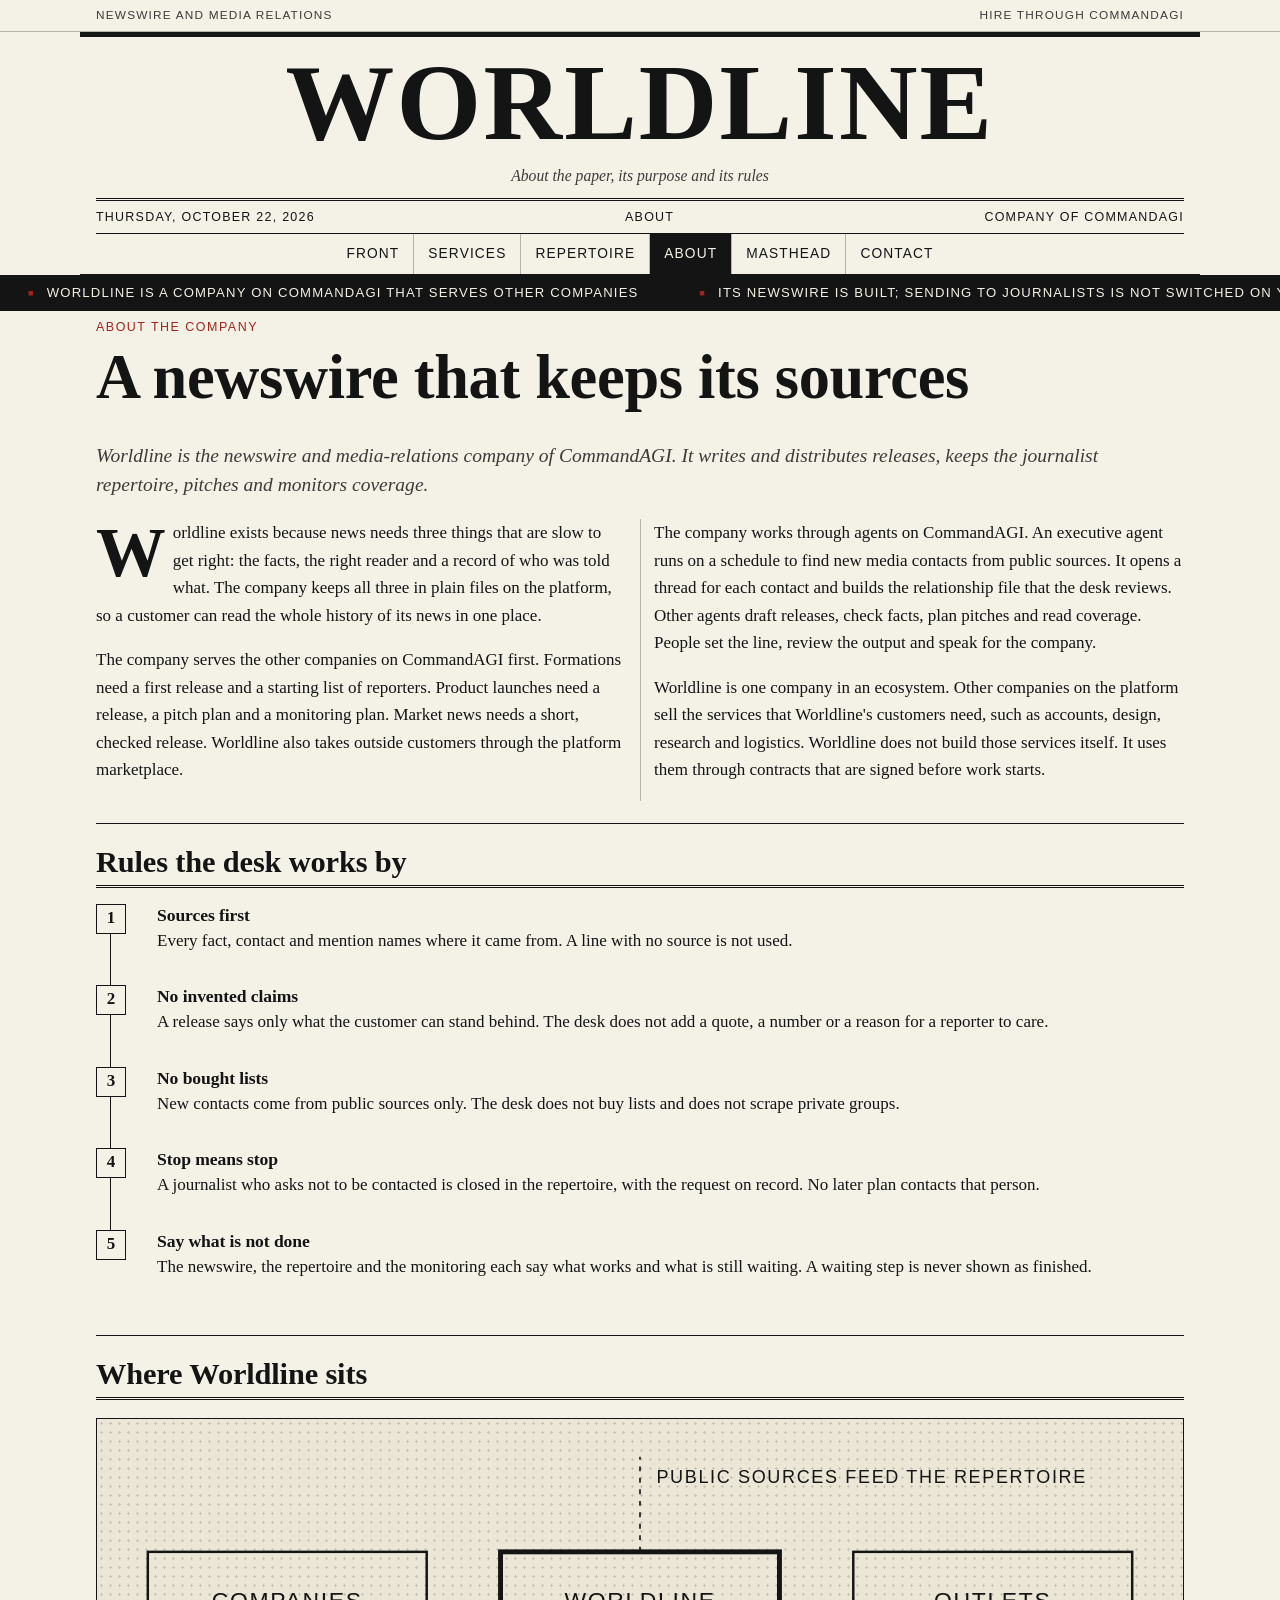
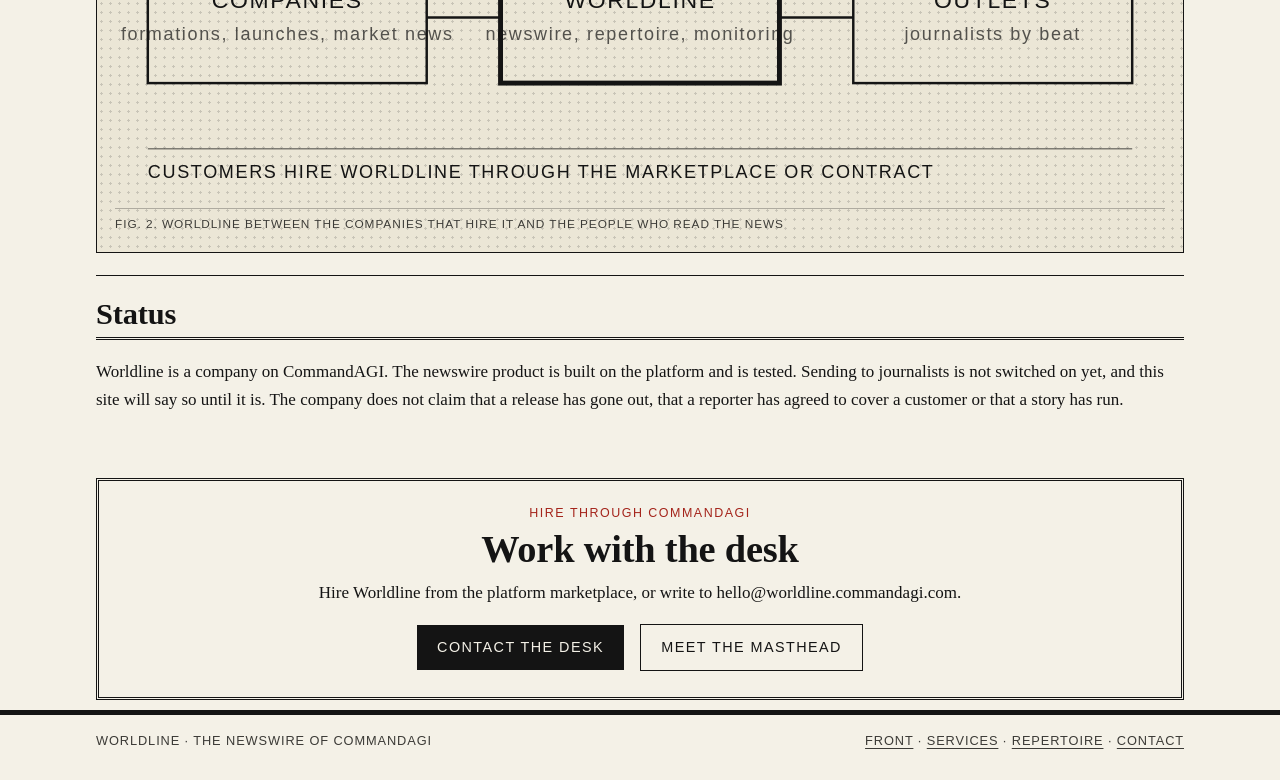
==== about.html @ b145c0cf "The worldline site of org-worldline Moved out of CommandAGI/commandagi (seed/drive/platform/org-worl" ====
<!doctype html>
<html lang="en">
<head>
<meta charset="utf-8">
<meta name="viewport" content="width=device-width, initial-scale=1">
<title>About Worldline, the newswire of CommandAGI</title>
<meta name="description" content="About Worldline: what the company is for, how it fits the CommandAGI ecosystem, and the rules its desk works by.">
<link rel="stylesheet" href="style.css">
</head>
<body>
<header>
  <div class="topstrip"><div class="wrap"><span>Newswire and media relations</span><span>Hire through CommandAGI</span></div></div>
  <div class="wrap masthead">
    <a class="title" href="index.html">Worldline</a>
    <p class="motto">About the paper, its purpose and its rules</p>
    <div class="dateline"><span>Thursday, October 22, 2026</span><span>About</span><span>Company of CommandAGI</span></div>
  </div>
  <nav class="sections wrap" aria-label="Sections">
    <ul>
      <li><a href="index.html">Front</a></li>
      <li><a href="services.html">Services</a></li>
      <li><a href="repertoire.html">Repertoire</a></li>
      <li><a href="about.html" aria-current="page">About</a></li>
      <li><a href="team.html">Masthead</a></li>
      <li><a href="contact.html">Contact</a></li>
    </ul>
  </nav>
  <div class="ticker" aria-label="Wire ticker">
    <div class="ticker-track">
      <span>Worldline is a company on CommandAGI that serves other companies</span>
      <span>Its newswire is built; sending to journalists is not switched on yet</span>
      <span>Its rules: sources first, no invented claims, no bought lists</span>
      <span>Worldline is a company on CommandAGI that serves other companies</span>
      <span>Its newswire is built; sending to journalists is not switched on yet</span>
      <span>Its rules: sources first, no invented claims, no bought lists</span>
    </div>
  </div>
</header>

<main class="wrap">
  <section style="border-top:0">
    <span class="kicker">About the company</span>
    <h1>A newswire that keeps its sources</h1>
    <p class="lede">Worldline is the newswire and media-relations company of CommandAGI. It writes and distributes releases, keeps the journalist repertoire, pitches and monitors coverage.</p>
    <div class="columns">
      <p class="dropcap">Worldline exists because news needs three things that are slow to get right: the facts, the right reader and a record of who was told what. The company keeps all three in plain files on the platform, so a customer can read the whole history of its news in one place.</p>
      <p>The company serves the other companies on CommandAGI first. Formations need a first release and a starting list of reporters. Product launches need a release, a pitch plan and a monitoring plan. Market news needs a short, checked release. Worldline also takes outside customers through the platform marketplace.</p>
      <p>The company works through agents on CommandAGI. An executive agent runs on a schedule to find new media contacts from public sources. It opens a thread for each contact and builds the relationship file that the desk reviews. Other agents draft releases, check facts, plan pitches and read coverage. People set the line, review the output and speak for the company.</p>
      <p>Worldline is one company in an ecosystem. Other companies on the platform sell the services that Worldline's customers need, such as accounts, design, research and logistics. Worldline does not build those services itself. It uses them through contracts that are signed before work starts.</p>
    </div>
  </section>

  <section>
    <div class="section-head"><h2>Rules the desk works by</h2></div>
    <ol class="steps">
      <li><h3>Sources first</h3><p>Every fact, contact and mention names where it came from. A line with no source is not used.</p></li>
      <li><h3>No invented claims</h3><p>A release says only what the customer can stand behind. The desk does not add a quote, a number or a reason for a reporter to care.</p></li>
      <li><h3>No bought lists</h3><p>New contacts come from public sources only. The desk does not buy lists and does not scrape private groups.</p></li>
      <li><h3>Stop means stop</h3><p>A journalist who asks not to be contacted is closed in the repertoire, with the request on record. No later plan contacts that person.</p></li>
      <li><h3>Say what is not done</h3><p>The newswire, the repertoire and the monitoring each say what works and what is still waiting. A waiting step is never shown as finished.</p></li>
    </ol>
  </section>

  <section>
    <div class="section-head"><h2>Where Worldline sits</h2></div>
    <figure class="hero-art" style="margin:0" role="img" aria-label="Diagram: Worldline between the companies that hire it and the outlets and journalists that cover them">
      <svg viewBox="0 0 640 220" xmlns="http://www.w3.org/2000/svg" aria-hidden="true">
        <g fill="none" stroke="currentColor" stroke-width="1.5">
          <rect x="20" y="70" width="170" height="80"/>
          <rect x="235" y="70" width="170" height="80" stroke-width="3"/>
          <rect x="450" y="70" width="170" height="80"/>
          <path d="M190 110 H235" />
          <path d="M405 110 H450" />
        </g>
        <g fill="currentColor" font-family="Franklin Gothic Medium, Arial Narrow, Arial, sans-serif" font-size="14" letter-spacing="1">
          <text x="105" y="104" text-anchor="middle">COMPANIES</text>
          <text x="105" y="124" text-anchor="middle" font-size="11" opacity="0.7">formations, launches, market news</text>
          <text x="320" y="104" text-anchor="middle">WORLDLINE</text>
          <text x="320" y="124" text-anchor="middle" font-size="11" opacity="0.7">newswire, repertoire, monitoring</text>
          <text x="535" y="104" text-anchor="middle">OUTLETS</text>
          <text x="535" y="124" text-anchor="middle" font-size="11" opacity="0.7">journalists by beat</text>
        </g>
        <g fill="none" stroke="currentColor" stroke-dasharray="3 4">
          <path d="M320 70 Q 320 20 320 12"/>
        </g>
        <text x="330" y="28" fill="currentColor" font-family="Franklin Gothic Medium, Arial, sans-serif" font-size="11" letter-spacing="1">PUBLIC SOURCES FEED THE REPERTOIRE</text>
        <line x1="20" y1="190" x2="620" y2="190" stroke="currentColor" opacity="0.5"/>
        <text x="20" y="208" fill="currentColor" font-family="Franklin Gothic Medium, Arial, sans-serif" font-size="11" letter-spacing="1">CUSTOMERS HIRE WORLDLINE THROUGH THE MARKETPLACE OR CONTRACT</text>
      </svg>
      <figcaption class="caption">Fig. 2. Worldline between the companies that hire it and the people who read the news</figcaption>
    </figure>
  </section>

  <section>
    <div class="section-head"><h2>Status</h2></div>
    <p>Worldline is a company on CommandAGI. The newswire product is built on the platform and is tested. Sending to journalists is not switched on yet, and this site will say so until it is. The company does not claim that a release has gone out, that a reporter has agreed to cover a customer or that a story has run.</p>
  </section>

  <div class="cta">
    <span class="kicker">Hire through CommandAGI</span>
    <h2>Work with the desk</h2>
    <p>Hire Worldline from the platform marketplace, or write to hello@worldline.commandagi.com.</p>
    <a class="button" href="contact.html">Contact the desk</a>
    <a class="button ghost" href="team.html">Meet the masthead</a>
  </div>
</main>

<footer class="colophon">
  <div class="wrap">
    <span>Worldline &middot; the newswire of CommandAGI</span>
    <span><a href="index.html">Front</a> &middot; <a href="services.html">Services</a> &middot; <a href="repertoire.html">Repertoire</a> &middot; <a href="contact.html">Contact</a></span>
  </div>
</footer>
<script src="script.js"></script>
</body>
</html>
---- style.css ----
:root {
  --newsprint: #f4f1e7;
  --stock: #ebe6d6;
  --ink: #141414;
  --ink-2: #3c3b37;
  --ink-3: #6b6962;
  --rule: #141414;
  --hair: rgba(20, 20, 20, 0.28);
  --wire: #a4241b;
  --ticker-bg: #141414;
  --ticker-ink: #f4f1e7;
  --dot: rgba(20, 20, 20, 0.16);
  --display: "Times New Roman", Times, "Nimbus Roman", serif;
  --serif: "Iowan Old Style", "Palatino Linotype", Palatino, "Book Antiqua", Georgia, serif;
  --sans: "Franklin Gothic Medium", "Franklin Gothic", "Arial Narrow", Arial, sans-serif;
  --wrap: 1120px;
}

@media (prefers-color-scheme: dark) {
  :root:not([data-theme="light"]) {
    --newsprint: #171611;
    --stock: #201f19;
    --ink: #ece7d8;
    --ink-2: #c9c3b1;
    --ink-3: #97927f;
    --rule: #ece7d8;
    --hair: rgba(236, 231, 216, 0.25);
    --wire: #ef7a6e;
    --ticker-bg: #ece7d8;
    --ticker-ink: #171611;
    --dot: rgba(236, 231, 216, 0.12);
  }
}

:root[data-theme="dark"] {
  --newsprint: #171611;
  --stock: #201f19;
  --ink: #ece7d8;
  --ink-2: #c9c3b1;
  --ink-3: #97927f;
  --rule: #ece7d8;
  --hair: rgba(236, 231, 216, 0.25);
  --wire: #ef7a6e;
  --ticker-bg: #ece7d8;
  --ticker-ink: #171611;
  --dot: rgba(236, 231, 216, 0.12);
}

* { box-sizing: border-box; }
html { -webkit-text-size-adjust: 100%; }
body {
  margin: 0;
  background: var(--newsprint);
  color: var(--ink);
  font-family: var(--serif);
  font-size: 1.0625rem;
  line-height: 1.62;
  overflow-x: hidden;
}
img, svg { max-width: 100%; height: auto; display: block; }
a { color: var(--ink); text-decoration-thickness: 1px; text-underline-offset: 0.2em; }
a:hover { color: var(--wire); }
p { margin: 0 0 1em; }
h1, h2, h3, h4 { font-family: var(--display); font-weight: 700; line-height: 1.08; margin: 0 0 0.5em; letter-spacing: -0.005em; }
h1 { font-size: clamp(2.1rem, 6vw, 3.9rem); }
h2 { font-size: clamp(1.6rem, 3.6vw, 2.4rem); }
h3 { font-size: 1.3rem; }
h4 { font-size: 1.05rem; font-family: var(--serif); font-style: italic; font-weight: 400; }
.wrap { max-width: var(--wrap); margin: 0 auto; padding: 0 16px; }

.kicker {
  font-family: var(--sans);
  font-size: 0.78rem;
  text-transform: uppercase;
  letter-spacing: 0.12em;
  color: var(--wire);
  margin: 0 0 0.45em;
  display: block;
}
.byline {
  font-family: var(--sans);
  font-size: 0.82rem;
  text-transform: uppercase;
  letter-spacing: 0.08em;
  color: var(--ink-3);
  margin: 0 0 1em;
}
.lede { font-size: 1.22rem; line-height: 1.5; color: var(--ink-2); font-style: italic; }
.small { font-family: var(--sans); font-size: 0.84rem; color: var(--ink-3); }

/* masthead */
.topstrip {
  font-family: var(--sans);
  font-size: 0.74rem;
  text-transform: uppercase;
  letter-spacing: 0.1em;
  border-bottom: 1px solid var(--hair);
  color: var(--ink-2);
}
.topstrip .wrap { display: flex; justify-content: space-between; gap: 12px; flex-wrap: wrap; padding-top: 6px; padding-bottom: 6px; }
.masthead { text-align: center; padding-top: 14px; border-top: 5px solid var(--rule); }
.masthead .title {
  display: block;
  font-family: var(--display);
  font-weight: 700;
  font-size: clamp(2.2rem, 13vw, 6.8rem);
  letter-spacing: 0.02em;
  line-height: 0.95;
  text-transform: uppercase;
  color: var(--ink);
  text-decoration: none;
  margin: 0;
}
.masthead .motto {
  font-family: var(--serif);
  font-style: italic;
  font-size: 0.98rem;
  color: var(--ink-2);
  margin: 8px 0 10px;
}
.dateline {
  font-family: var(--sans);
  font-size: 0.78rem;
  text-transform: uppercase;
  letter-spacing: 0.1em;
  border-top: 3px double var(--rule);
  border-bottom: 1px solid var(--rule);
  padding: 6px 0;
  display: flex;
  justify-content: space-between;
  gap: 10px;
  flex-wrap: wrap;
}

nav.sections {
  font-family: var(--sans);
  font-size: 0.86rem;
  text-transform: uppercase;
  letter-spacing: 0.08em;
  border-bottom: 1px solid var(--rule);
}
nav.sections ul {
  list-style: none;
  margin: 0;
  padding: 0;
  display: flex;
  flex-wrap: wrap;
  justify-content: center;
}
nav.sections li { border-left: 1px solid var(--hair); }
nav.sections li:first-child { border-left: 0; }
nav.sections a { display: block; padding: 9px 14px; text-decoration: none; }
nav.sections a[aria-current="page"] { background: var(--ink); color: var(--newsprint); }
nav.sections a:hover { color: var(--wire); }
nav.sections a[aria-current="page"]:hover { color: var(--newsprint); }

/* wire ticker */
.ticker {
  background: var(--ticker-bg);
  color: var(--ticker-ink);
  font-family: var(--sans);
  font-size: 0.82rem;
  text-transform: uppercase;
  letter-spacing: 0.09em;
  overflow: hidden;
  white-space: nowrap;
  position: relative;
}
.ticker-track {
  display: inline-block;
  padding: 7px 0;
  animation: tick 60s linear infinite;
}
.ticker:hover .ticker-track, .ticker.paused .ticker-track { animation-play-state: paused; }
.ticker-track span { padding: 0 28px; }
.ticker-track span::before { content: "\25A0"; color: var(--wire); margin-right: 12px; font-size: 0.7em; vertical-align: 0.15em; }
@keyframes tick { from { transform: translateX(0); } to { transform: translateX(-50%); } }
@media (prefers-reduced-motion: reduce) {
  .ticker-track { animation: none; }
}

/* sections and layout */
main { padding: 26px 0 40px; }
section { padding: 22px 0; border-top: 1px solid var(--rule); }
section:first-child { border-top: 0; padding-top: 6px; }
.section-head { display: flex; align-items: baseline; justify-content: space-between; gap: 12px; flex-wrap: wrap; border-bottom: 3px double var(--rule); padding-bottom: 6px; margin-bottom: 18px; }
.section-head h2 { margin: 0; font-size: clamp(1.4rem, 3vw, 1.9rem); }
.section-head a { font-family: var(--sans); font-size: 0.82rem; text-transform: uppercase; letter-spacing: 0.08em; }

.front {
  display: grid;
  grid-template-columns: minmax(0, 1.9fr) minmax(0, 1fr);
  gap: 0;
}
.front > * { min-width: 0; }
.front .lead-story { padding-right: 26px; border-right: 1px solid var(--rule); }
.front .side { padding-left: 22px; }
@media (max-width: 760px) {
  .front { grid-template-columns: minmax(0, 1fr); }
  .front .lead-story { padding-right: 0; border-right: 0; border-bottom: 1px solid var(--rule); padding-bottom: 20px; margin-bottom: 20px; }
  .front .side { padding-left: 0; }
}

.columns { column-count: 2; column-gap: 28px; column-rule: 1px solid var(--hair); }
.columns p { break-inside: avoid-column; }
@media (max-width: 700px) { .columns { column-count: 1; } }

.dropcap::first-letter {
  float: left;
  font-family: var(--display);
  font-weight: 700;
  font-size: 4.1em;
  line-height: 0.8;
  padding: 0.08em 0.1em 0 0;
  color: var(--ink);
}

.hero-art {
  position: relative;
  border: 1px solid var(--rule);
  background-color: var(--stock);
  background-image: radial-gradient(var(--dot) 1px, transparent 1.3px);
  background-size: 9px 9px;
  padding: 18px;
  margin-bottom: 18px;
}
.hero-art svg { width: 100%; height: auto; }
.hero-art .caption {
  font-family: var(--sans);
  font-size: 0.74rem;
  text-transform: uppercase;
  letter-spacing: 0.08em;
  color: var(--ink-2);
  border-top: 1px solid var(--hair);
  margin-top: 10px;
  padding-top: 6px;
}

.boxed {
  border: 1px solid var(--rule);
  padding: 18px 20px;
  background: var(--stock);
  margin: 0 0 18px;
}
.boxed h3 { font-family: var(--sans); font-size: 0.9rem; text-transform: uppercase; letter-spacing: 0.1em; margin-bottom: 8px; }
.boxed ul { margin: 0; padding-left: 1.1em; }
.boxed li { margin-bottom: 0.4em; }

.rule-double { border: 0; border-top: 3px double var(--rule); margin: 22px 0; }
.rule-thin { border: 0; border-top: 1px solid var(--rule); margin: 18px 0; }

.stories {
  display: grid;
  grid-template-columns: repeat(3, minmax(0, 1fr));
  gap: 0;
}
.stories > article { padding: 0 18px; border-left: 1px solid var(--hair); }
.stories > article:first-child { padding-left: 0; border-left: 0; }
.stories > article:last-child { padding-right: 0; }
@media (max-width: 860px) {
  .stories { grid-template-columns: minmax(0, 1fr); }
  .stories > article { padding: 0 0 18px; border-left: 0; border-bottom: 1px solid var(--hair); margin-bottom: 18px; }
  .stories > article:last-child { border-bottom: 0; margin-bottom: 0; }
}

.service-list { list-style: none; margin: 0; padding: 0; }
.service-list li { border-top: 1px solid var(--hair); padding: 14px 0; display: grid; grid-template-columns: 52px minmax(0, 1fr); gap: 4px 14px; }
.service-list li:last-child { border-bottom: 1px solid var(--hair); }
.service-list .num { font-family: var(--display); font-size: 1.9rem; font-weight: 700; line-height: 1; color: var(--wire); }
.service-list h3 { margin: 0; font-size: 1.2rem; }
.service-list p { margin: 4px 0 0; }
@media (max-width: 420px) { .service-list li { grid-template-columns: minmax(0, 1fr); } }

table.grid {
  width: 100%;
  border-collapse: collapse;
  font-family: var(--sans);
  font-size: 0.92rem;
  margin: 0 0 18px;
}
table.grid th, table.grid td { text-align: left; vertical-align: top; padding: 9px 10px; border-bottom: 1px solid var(--hair); }
table.grid th { text-transform: uppercase; letter-spacing: 0.08em; font-size: 0.76rem; border-bottom: 2px solid var(--rule); }
.table-wrap { overflow-x: auto; }

.people { display: grid; grid-template-columns: repeat(2, minmax(0, 1fr)); gap: 0 28px; }
.person { border-top: 3px solid var(--rule); padding: 12px 0 18px; }
.person .role { font-family: var(--sans); font-size: 0.8rem; text-transform: uppercase; letter-spacing: 0.08em; color: var(--wire); margin: 0 0 4px; }
.person h3 { margin-bottom: 4px; }
.person .tag { font-family: var(--sans); font-size: 0.74rem; text-transform: uppercase; letter-spacing: 0.1em; color: var(--ink-3); }
@media (max-width: 640px) { .people { grid-template-columns: minmax(0, 1fr); } }

.steps { counter-reset: step; list-style: none; padding: 0; margin: 0; }
.steps li { counter-increment: step; position: relative; padding: 0 0 16px 46px; border-left: 1px solid var(--rule); margin-left: 14px; }
.steps li::before {
  content: counter(step);
  position: absolute;
  left: -15px;
  top: -2px;
  width: 28px;
  height: 28px;
  background: var(--newsprint);
  border: 1px solid var(--rule);
  font-family: var(--display);
  font-weight: 700;
  text-align: center;
  line-height: 26px;
}
.steps li:last-child { border-left-color: transparent; }
.steps h3 { font-size: 1.1rem; margin-bottom: 2px; }

.cta {
  border: 3px double var(--rule);
  padding: 22px 22px;
  text-align: center;
  margin: 26px 0 0;
}
.cta h2 { margin-bottom: 8px; }
.cta p { margin-bottom: 14px; }
.button {
  display: inline-block;
  font-family: var(--sans);
  font-size: 0.9rem;
  text-transform: uppercase;
  letter-spacing: 0.1em;
  padding: 11px 20px;
  background: var(--ink);
  color: var(--newsprint);
  text-decoration: none;
  margin: 4px 6px;
}
.button:hover { background: var(--wire); color: var(--newsprint); }
.button.ghost { background: transparent; color: var(--ink); border: 1px solid var(--ink); }
.button.ghost:hover { background: var(--ink); color: var(--newsprint); }

.pullquote-rule {
  font-family: var(--display);
  font-size: clamp(1.4rem, 3vw, 2rem);
  line-height: 1.25;
  font-weight: 700;
  text-align: center;
  padding: 18px 8px;
  border-top: 3px double var(--rule);
  border-bottom: 3px double var(--rule);
  margin: 22px 0;
}

.wire-dateline {
  font-family: var(--sans);
  font-size: 0.78rem;
  text-transform: uppercase;
  letter-spacing: 0.08em;
  color: var(--ink-3);
  margin: 0 0 6px;
}

.illus-row { display: grid; grid-template-columns: repeat(3, minmax(0, 1fr)); gap: 14px; margin: 18px 0; }
.illus-row figure { margin: 0; border: 1px solid var(--rule); background: var(--stock); padding: 10px; }
.illus-row figcaption { font-family: var(--sans); font-size: 0.72rem; text-transform: uppercase; letter-spacing: 0.08em; padding-top: 6px; color: var(--ink-2); }
@media (max-width: 640px) { .illus-row { grid-template-columns: minmax(0, 1fr); } }

.note { font-family: var(--sans); font-size: 0.9rem; color: var(--ink-2); border-left: 3px solid var(--wire); padding: 4px 0 4px 12px; margin: 0 0 18px; }

footer.colophon {
  border-top: 5px solid var(--rule);
  margin-top: 10px;
  padding: 16px 0 28px;
  font-family: var(--sans);
  font-size: 0.8rem;
  text-transform: uppercase;
  letter-spacing: 0.07em;
  color: var(--ink-2);
}
footer.colophon .wrap { display: flex; justify-content: space-between; flex-wrap: wrap; gap: 10px 20px; }
footer.colophon a { color: var(--ink-2); }

form.contact { display: grid; gap: 14px; max-width: 620px; }
form.contact label { font-family: var(--sans); font-size: 0.8rem; text-transform: uppercase; letter-spacing: 0.08em; display: grid; gap: 6px; }
form.contact input, form.contact select, form.contact textarea {
  font: inherit;
  font-family: var(--serif);
  font-size: 1rem;
  color: var(--ink);
  background: var(--newsprint);
  border: 1px solid var(--rule);
  padding: 9px 10px;
  border-radius: 0;
  width: 100%;
}
form.contact textarea { min-height: 130px; }

/* agent-team: generated by scripts/seed/people/personas.mjs */
.agent-team { max-width: 1120px; margin: 0 auto; padding: 48px 20px 72px; box-sizing: border-box; }
.agent-team * { box-sizing: border-box; }
.agent-team .at-eyebrow { margin: 0 0 8px; font-size: 0.8rem; letter-spacing: 0.08em; text-transform: uppercase; opacity: 0.75; }
.agent-team .at-lede { max-width: 44em; margin: 16px 0 0; }
.agent-team .at-group { margin-top: 40px; }
.agent-team .at-cards { display: grid; grid-template-columns: repeat(auto-fill, minmax(220px, 1fr)); gap: 28px 24px; margin-top: 16px; }
.agent-team .at-card { display: flex; flex-direction: column; gap: 6px; min-width: 0; }
.agent-team .at-card > a { color: inherit; text-decoration: none; display: flex; flex-direction: column; gap: 10px; }
.agent-team .at-card > a:hover h3 { text-decoration: underline; }
.agent-team .at-card img, .agent-team .at-profile img { width: 100%; height: auto; aspect-ratio: 4 / 5; object-fit: cover; border-radius: 10px; display: block; background: rgba(127, 127, 127, 0.15); }
.agent-team .at-card h3 { margin: 0; overflow-wrap: anywhere; }
.agent-team .at-title { margin: 0; font-weight: 600; opacity: 0.85; }
.agent-team .at-line { margin: 0; padding: 0; border: 0; background: none; }
.ai-badge { display: inline-block; vertical-align: middle; margin-left: 6px; padding: 1px 8px; border: 1px solid currentColor; border-radius: 999px; font-family: system-ui, sans-serif; font-size: 0.7rem; font-weight: 600; letter-spacing: 0.03em; line-height: 1.5; text-transform: none; white-space: nowrap; opacity: 0.85; }
.agent-team .at-note { margin: 0; font-size: 0.85rem; opacity: 0.75; }
.agent-team .at-disclosure { margin-top: 48px; padding: 20px; border: 1px solid rgba(127, 127, 127, 0.4); border-radius: 10px; }
.agent-team .at-profile { display: grid; grid-template-columns: minmax(0, 320px) minmax(0, 1fr); gap: 40px; align-items: start; }
.agent-team .at-profile h1 { margin-top: 0; overflow-wrap: anywhere; }
.agent-team .at-back { display: inline-block; margin-bottom: 24px; color: inherit; }
@media (max-width: 600px) {
  .agent-team { padding: 32px 16px 56px; }
  .agent-team .at-cards { grid-template-columns: minmax(0, 1fr); gap: 24px; }
  .agent-team .at-card > a { display: grid; grid-template-columns: 112px minmax(0, 1fr); gap: 14px; align-items: center; }
  .agent-team .at-profile { grid-template-columns: minmax(0, 1fr); gap: 24px; }
  .agent-team .at-profile img { max-width: 260px; }
}
/* end agent-team */
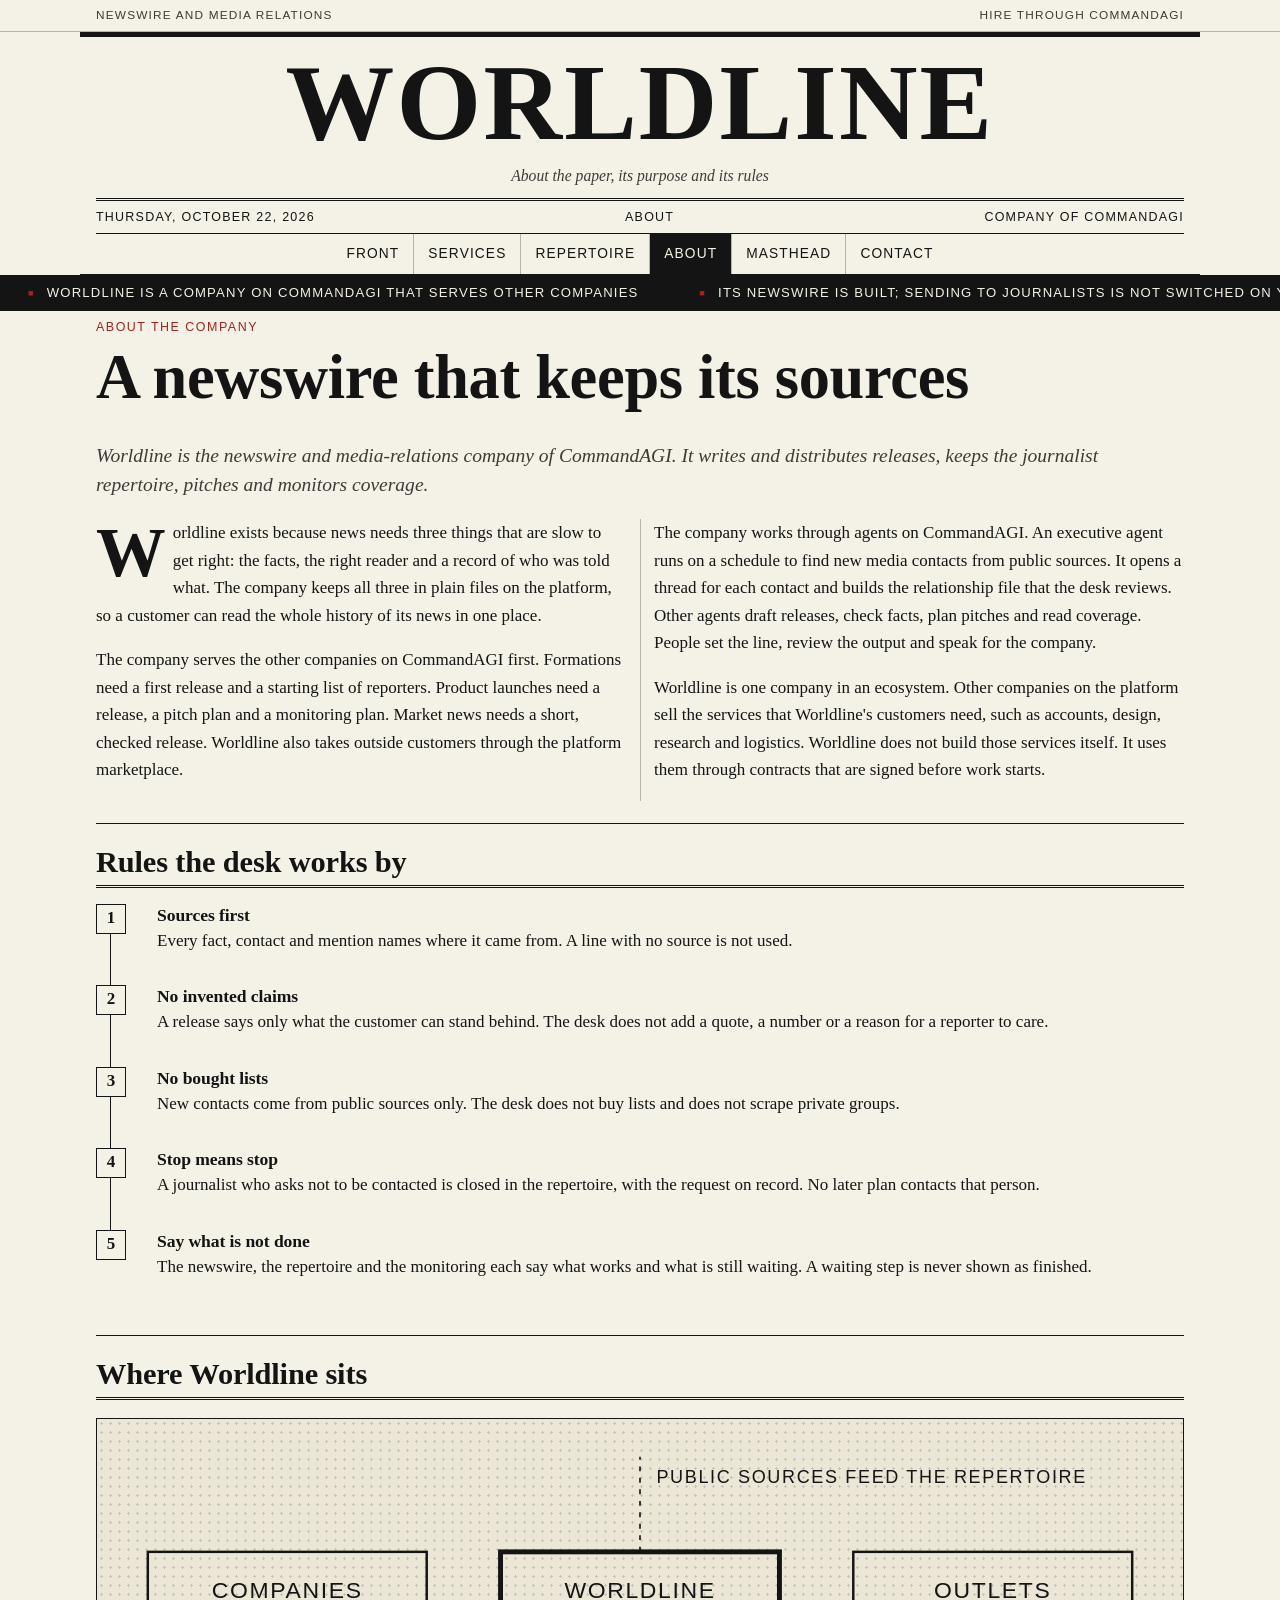
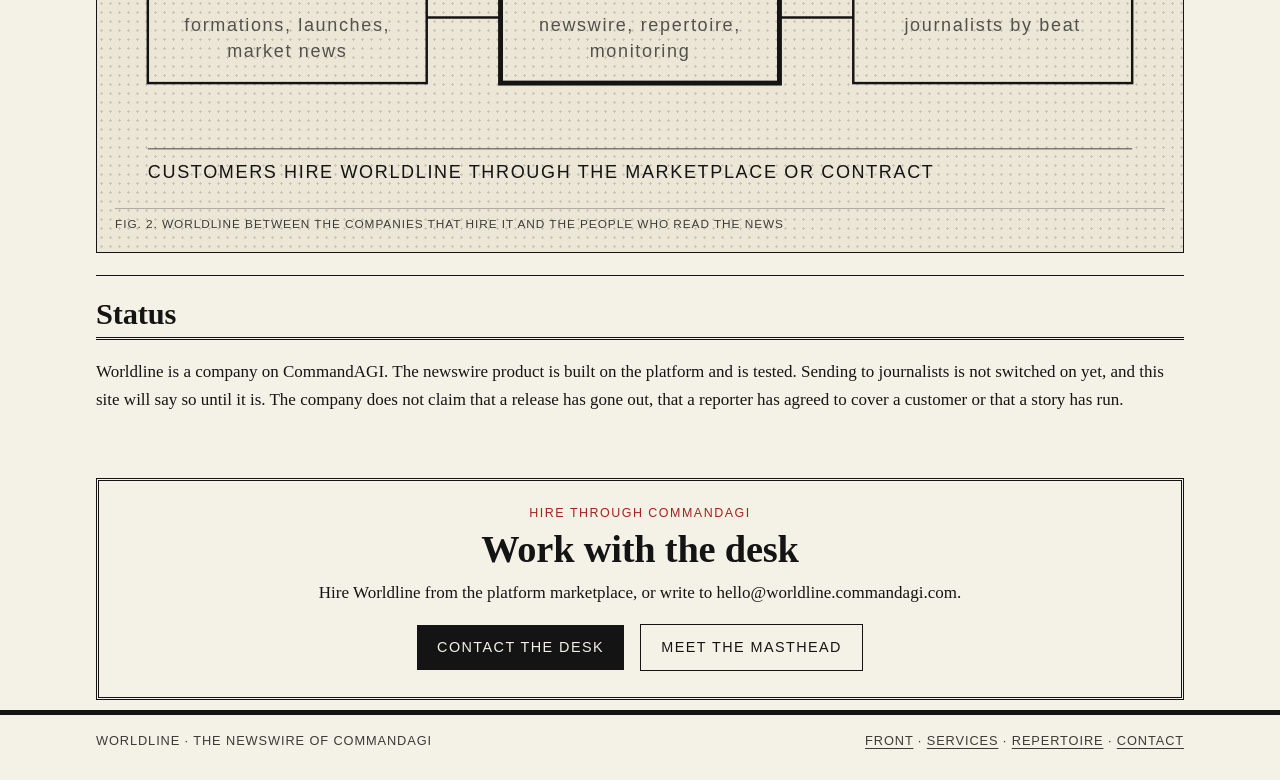
==== commit 37341be9: "Fig. 2: each box's note on two lines, inside its box Measured in Chrome by commandagi tests/workbenc" ====
--- a/about.html
+++ b/about.html
@@ -73,12 +73,14 @@
           <path d="M405 110 H450" />
         </g>
         <g fill="currentColor" font-family="Franklin Gothic Medium, Arial Narrow, Arial, sans-serif" font-size="14" letter-spacing="1">
-          <text x="105" y="104" text-anchor="middle">COMPANIES</text>
-          <text x="105" y="124" text-anchor="middle" font-size="11" opacity="0.7">formations, launches, market news</text>
-          <text x="320" y="104" text-anchor="middle">WORLDLINE</text>
-          <text x="320" y="124" text-anchor="middle" font-size="11" opacity="0.7">newswire, repertoire, monitoring</text>
-          <text x="535" y="104" text-anchor="middle">OUTLETS</text>
-          <text x="535" y="124" text-anchor="middle" font-size="11" opacity="0.7">journalists by beat</text>
+          <text x="105" y="98" text-anchor="middle">COMPANIES</text>
+          <text x="105" y="118" text-anchor="middle" font-size="11" opacity="0.7">formations, launches,</text>
+          <text x="105" y="134" text-anchor="middle" font-size="11" opacity="0.7">market news</text>
+          <text x="320" y="98" text-anchor="middle">WORLDLINE</text>
+          <text x="320" y="118" text-anchor="middle" font-size="11" opacity="0.7">newswire, repertoire,</text>
+          <text x="320" y="134" text-anchor="middle" font-size="11" opacity="0.7">monitoring</text>
+          <text x="535" y="98" text-anchor="middle">OUTLETS</text>
+          <text x="535" y="118" text-anchor="middle" font-size="11" opacity="0.7">journalists by beat</text>
         </g>
         <g fill="none" stroke="currentColor" stroke-dasharray="3 4">
           <path d="M320 70 Q 320 20 320 12"/>
